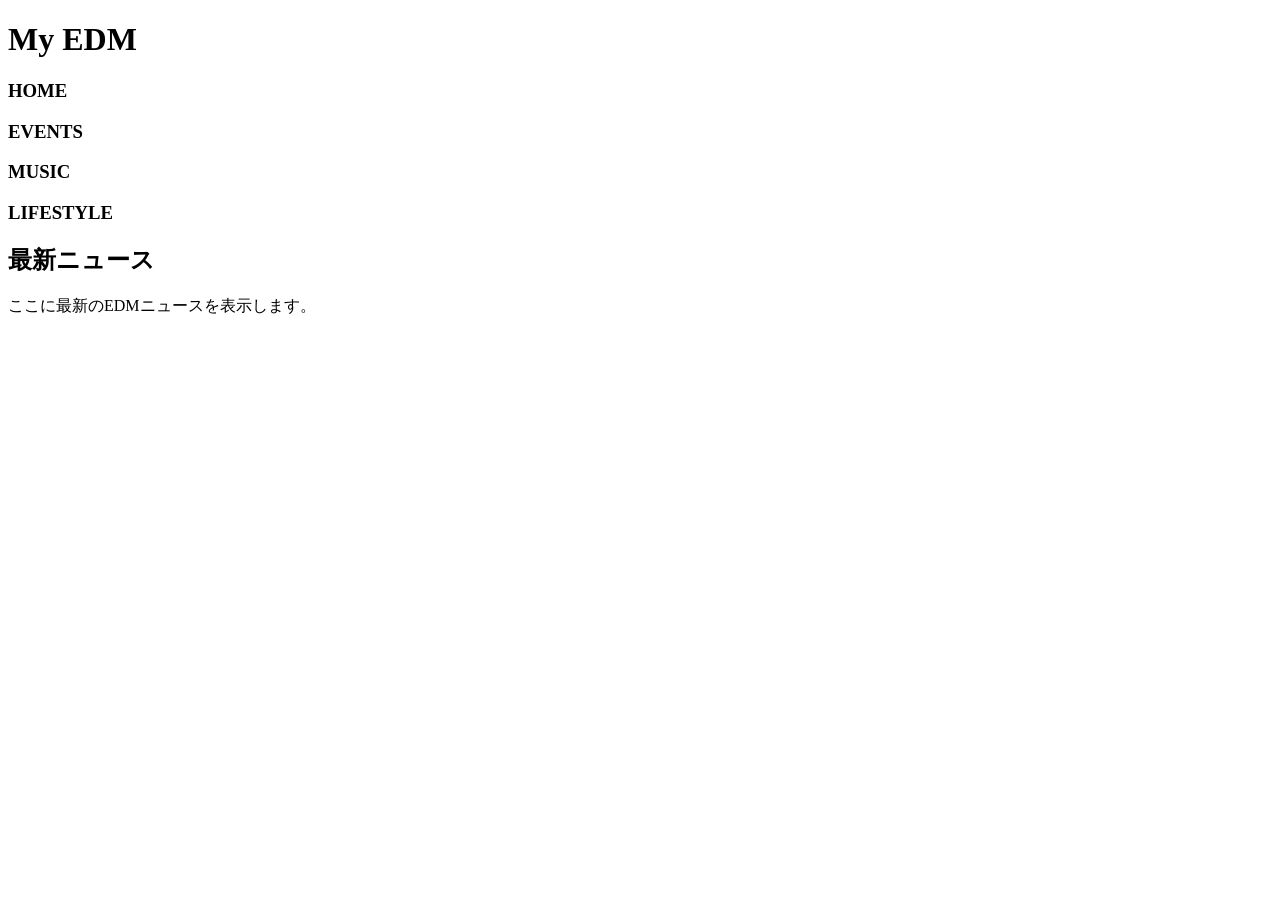
==== templates/index.html @ 8581b0d8 "初期フォルダ/ファイルの追加" ====
<!DOCTYPE html>
<html lang="ja">
<head>
    <meta charset="UTF-8">
    <meta name="viewport" content="width=device-width, initial-scale=1.0">
    <title>EDM Hub</title>
    <link rel="stylesheet" href="style.css">
</head>
<body>
    <div class="header">
        <h1 class="logo">My EDM</h1>
        <h3 class="subtitle">HOME</h3>
        <h3 class="subtitle">EVENTS</h3>
        <h3 class="subtitle">MUSIC</h3>
        <h3 class="subtitle">LIFESTYLE</h3>
    </div>
    <div class="content">
        <h2>最新ニュース</h2>
        <p>ここに最新のEDMニュースを表示します。</p>
    </div>
</body>
</html>
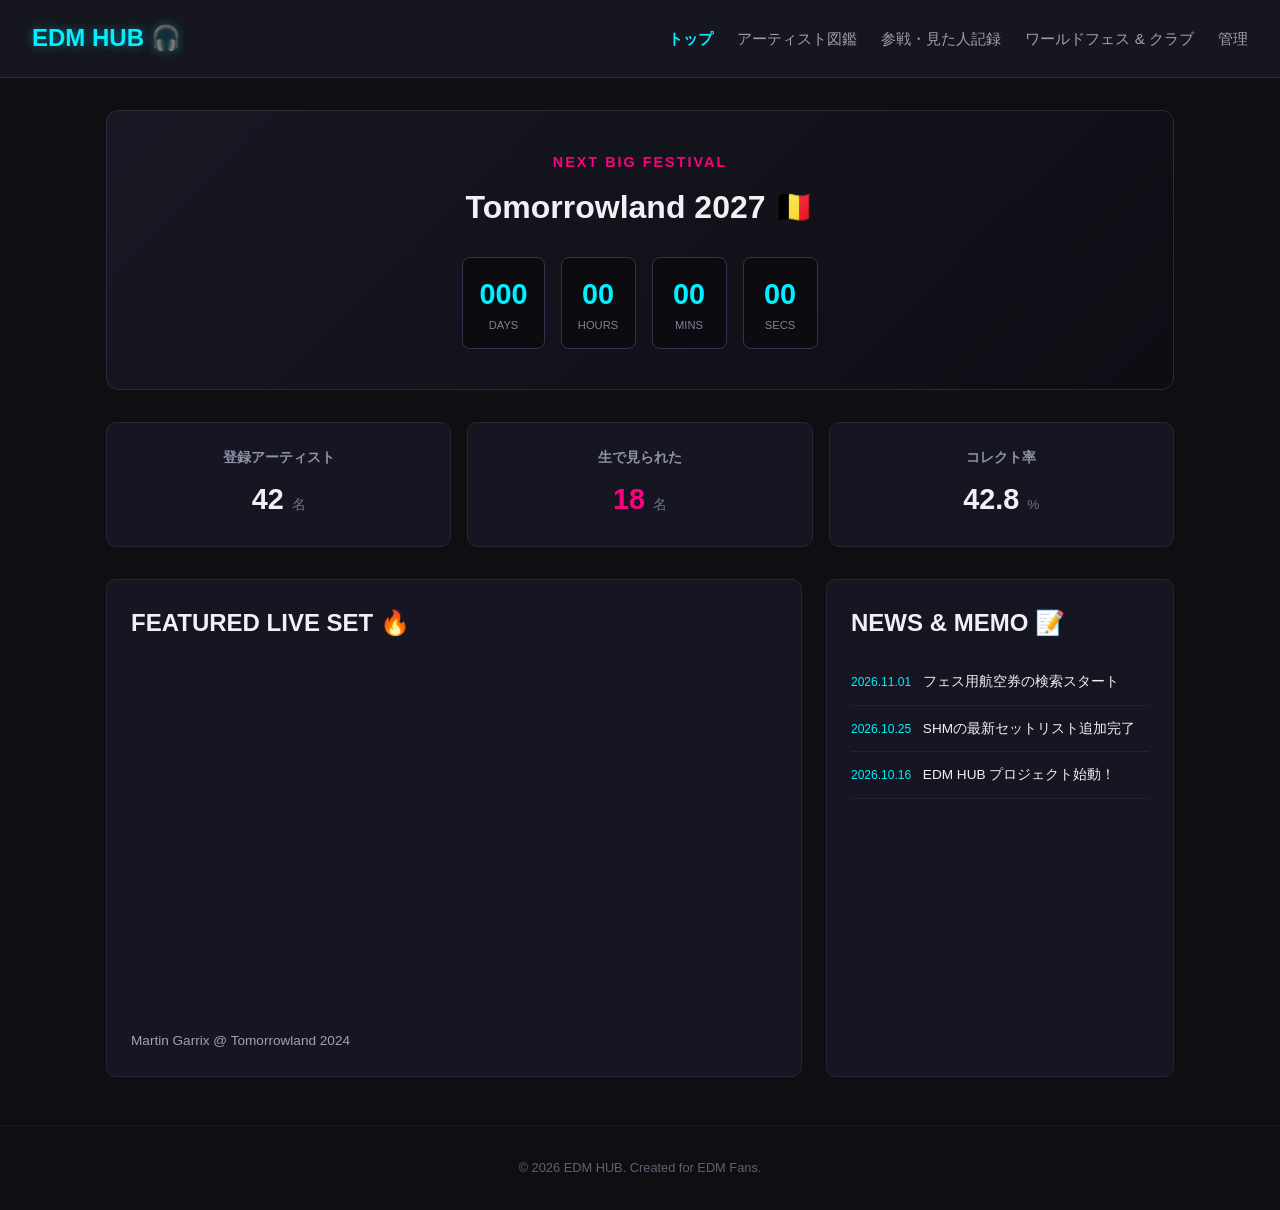
==== commit 308cc8bf: "html, css追加" ====
--- a/templates/index.html
+++ b/templates/index.html
@@ -3,20 +3,83 @@
 <head>
     <meta charset="UTF-8">
     <meta name="viewport" content="width=device-width, initial-scale=1.0">
-    <title>EDM Hub</title>
-    <link rel="stylesheet" href="style.css">
+    <title>EDM HUB - Home</title>
+    <!-- CSSファイルの読み込み -->
+    <link rel="stylesheet" href="../static/css/style.css">
 </head>
 <body>
-    <div class="header">
-        <h1 class="logo">My EDM</h1>
-        <h3 class="subtitle">HOME</h3>
-        <h3 class="subtitle">EVENTS</h3>
-        <h3 class="subtitle">MUSIC</h3>
-        <h3 class="subtitle">LIFESTYLE</h3>
-    </div>
-    <div class="content">
-        <h2>最新ニュース</h2>
-        <p>ここに最新のEDMニュースを表示します。</p>
-    </div>
+
+    <!-- ① ヘッダー / ナビゲーションバー -->
+    <header class="navbar">
+        <div class="logo">EDM HUB 🎧</div>
+        <nav>
+            <ul>
+                <li><a href="index.html" class="active">トップ</a></li>
+                <li><a href="artists.html">アーティスト図鑑</a></li>
+                <li><a href="my_records.html">参戦・見た人記録</a></li>
+                <li><a href="world.html">ワールドフェス & クラブ</a></li>
+                <li><a href="admin.html">管理</a></li>
+            </ul>
+        </nav>
+    </header>
+
+    <main class="container">
+        <!-- ② ヒーローセクション & メインカウントダウン -->
+        <section class="hero-section">
+            <h1>NEXT BIG FESTIVAL</h1>
+            <h2 class="fest-title">Tomorrowland 2027 🇧🇪</h2>
+            
+            <div class="countdown-container">
+                <div class="time-box"><span id="days">000</span><p>DAYS</p></div>
+                <div class="time-box"><span id="hours">00</span><p>HOURS</p></div>
+                <div class="time-box"><span id="minutes">00</span><p>MINS</p></div>
+                <div class="time-box"><span id="seconds">00</span><p>SECS</p></div>
+            </div>
+        </section>
+
+        <!-- ③ ステータス概要（ダッシュボード） -->
+        <section class="status-grid">
+            <div class="card status-card">
+                <h3>登録アーティスト</h3>
+                <p class="status-num">42 <span class="unit">名</span></p>
+            </div>
+            <div class="card status-card">
+                <h3>生で見られた</h3>
+                <p class="status-num highlight">18 <span class="unit">名</span></p>
+            </div>
+            <div class="card status-card">
+                <h3>コレクト率</h3>
+                <p class="status-num">42.8 <span class="unit">%</span></p>
+            </div>
+        </section>
+
+        <!-- ④ 2カラムコンテンツエリア（動画 & メモ） -->
+        <div class="content-grid">
+            <!-- ピックアップ動画 -->
+            <section class="card video-section">
+                <h2>FEATURED LIVE SET 🔥</h2>
+                <div class="video-container">
+                    <iframe src="https://www.youtube.com/embed/dQw4w9WgXcQ" title="YouTube video player" frameborder="0" allowfullscreen></iframe>
+                </div>
+                <p class="video-caption">Martin Garrix @ Tomorrowland 2024</p>
+            </section>
+
+            <!-- 最新メモ・ニュース -->
+            <section class="card news-section">
+                <h2>NEWS & MEMO 📝</h2>
+                <ul class="news-list">
+                    <li><span class="date">2026.11.01</span> フェス用航空券の検索スタート</li>
+                    <li><span class="date">2026.10.25</span> SHMの最新セットリスト追加完了</li>
+                    <li><span class="date">2026.10.16</span> EDM HUB プロジェクト始動！</li>
+                </ul>
+            </section>
+        </div>
+    </main>
+
+    <!-- ⑤ フッター -->
+    <footer>
+        <p>&copy; 2026 EDM HUB. Created for EDM Fans.</p>
+    </footer>
+
 </body>
 </html>
--- a/static/css/style.css
+++ b/static/css/style.css
@@ -0,0 +1,210 @@
+/* 全体ベース設定 */
+* {
+    margin: 0;
+    padding: 0;
+    box-sizing: border-box;
+    font-family: 'Segoe UI', Tahoma, Geneva, Verdana, sans-serif;
+}
+
+body {
+    background-color: #0f0f13; /* 背景：ダークグレー */
+    color: #f0f0f5;
+    line-height: 1.6;
+}
+
+a {
+    color: inherit;
+    text-decoration: none;
+}
+
+/* ① ヘッダー・ナビゲーション */
+.navbar {
+    display: flex;
+    justify-content: space-between;
+    align-items: center;
+    padding: 1.2rem 2rem;
+    background-color: #16161f;
+    border-bottom: 1px solid #2a2a3a;
+}
+
+.logo {
+    font-size: 1.5rem;
+    font-weight: bold;
+    color: #00f0ff; /* ネオンブルー */
+    text-shadow: 0 0 10px rgba(0, 240, 255, 0.4);
+}
+
+.navbar nav ul {
+    display: flex;
+    list-style: none;
+    gap: 1.5rem;
+}
+
+.navbar nav a {
+    font-size: 0.95rem;
+    color: #a0a0b0;
+    transition: color 0.3s;
+}
+
+.navbar nav a:hover, .navbar nav a.active {
+    color: #00f0ff;
+    font-weight: bold;
+}
+
+/* コンテナ（中央寄せ） */
+.container {
+    max-width: 1100px;
+    margin: 2rem auto;
+    padding: 0 1rem;
+}
+
+/* ② ヒーローセクション & タイマー */
+.hero-section {
+    text-align: center;
+    padding: 2.5rem 1rem;
+    background: linear-gradient(135deg, #181824 0%, #0d0d14 100%);
+    border-radius: 12px;
+    border: 1px solid #2a2a3c;
+    margin-bottom: 2rem;
+}
+
+.hero-section h1 {
+    font-size: 0.9rem;
+    letter-spacing: 2px;
+    color: #ff007f; /* ネオンピンク */
+    margin-bottom: 0.5rem;
+}
+
+.fest-title {
+    font-size: 2rem;
+    margin-bottom: 1.5rem;
+}
+
+.countdown-container {
+    display: flex;
+    justify-content: center;
+    gap: 1rem;
+}
+
+.time-box {
+    background: #0b0b10;
+    padding: 0.8rem 1rem;
+    border-radius: 8px;
+    min-width: 75px;
+    border: 1px solid #33334d;
+}
+
+.time-box span {
+    font-size: 1.8rem;
+    font-weight: bold;
+    color: #00f0ff;
+}
+
+.time-box p {
+    font-size: 0.7rem;
+    color: #808099;
+}
+
+/* カードパーツ共通 */
+.card {
+    background-color: #161622;
+    border: 1px solid #262636;
+    border-radius: 10px;
+    padding: 1.5rem;
+}
+
+/* ③ ステータスグリッド */
+.status-grid {
+    display: grid;
+    grid-template-columns: repeat(auto-fit, minmax(200px, 1fr));
+    gap: 1rem;
+    margin-bottom: 2rem;
+}
+
+.status-card {
+    text-align: center;
+}
+
+.status-card h3 {
+    font-size: 0.85rem;
+    color: #9090a8;
+    margin-bottom: 0.5rem;
+}
+
+.status-num {
+    font-size: 1.8rem;
+    font-weight: bold;
+}
+
+.status-num.highlight {
+    color: #ff007f;
+}
+
+.unit {
+    font-size: 0.85rem;
+    font-weight: normal;
+    color: #707088;
+}
+
+/* ④ 2カラムレイアウト（スマホ時は自動で縦並び） */
+.content-grid {
+    display: grid;
+    grid-template-columns: 2fr 1fr;
+    gap: 1.5rem;
+}
+
+@media (max-width: 768px) {
+    .content-grid {
+        grid-template-columns: 1fr;
+    }
+}
+
+/* YouTube動画レスポンシブ表示 */
+.video-container {
+    position: relative;
+    width: 100%;
+    padding-top: 56.25%; /* 16:9のアスペクト比 */
+    margin: 1rem 0 0.5rem 0;
+}
+
+.video-container iframe {
+    position: absolute;
+    top: 0;
+    left: 0;
+    width: 100%;
+    height: 100%;
+    border-radius: 6px;
+}
+
+.video-caption {
+    font-size: 0.85rem;
+    color: #a0a0b5;
+}
+
+/* ニュース・メモ */
+.news-list {
+    list-style: none;
+    margin-top: 1rem;
+}
+
+.news-list li {
+    padding: 0.75rem 0;
+    border-bottom: 1px solid #222233;
+    font-size: 0.85rem;
+}
+
+.news-list .date {
+    color: #00f0ff;
+    font-size: 0.75rem;
+    margin-right: 0.5rem;
+}
+
+/* ⑤ フッター */
+footer {
+    text-align: center;
+    padding: 2rem;
+    color: #606075;
+    font-size: 0.8rem;
+    border-top: 1px solid #1a1a26;
+    margin-top: 3rem;
+}
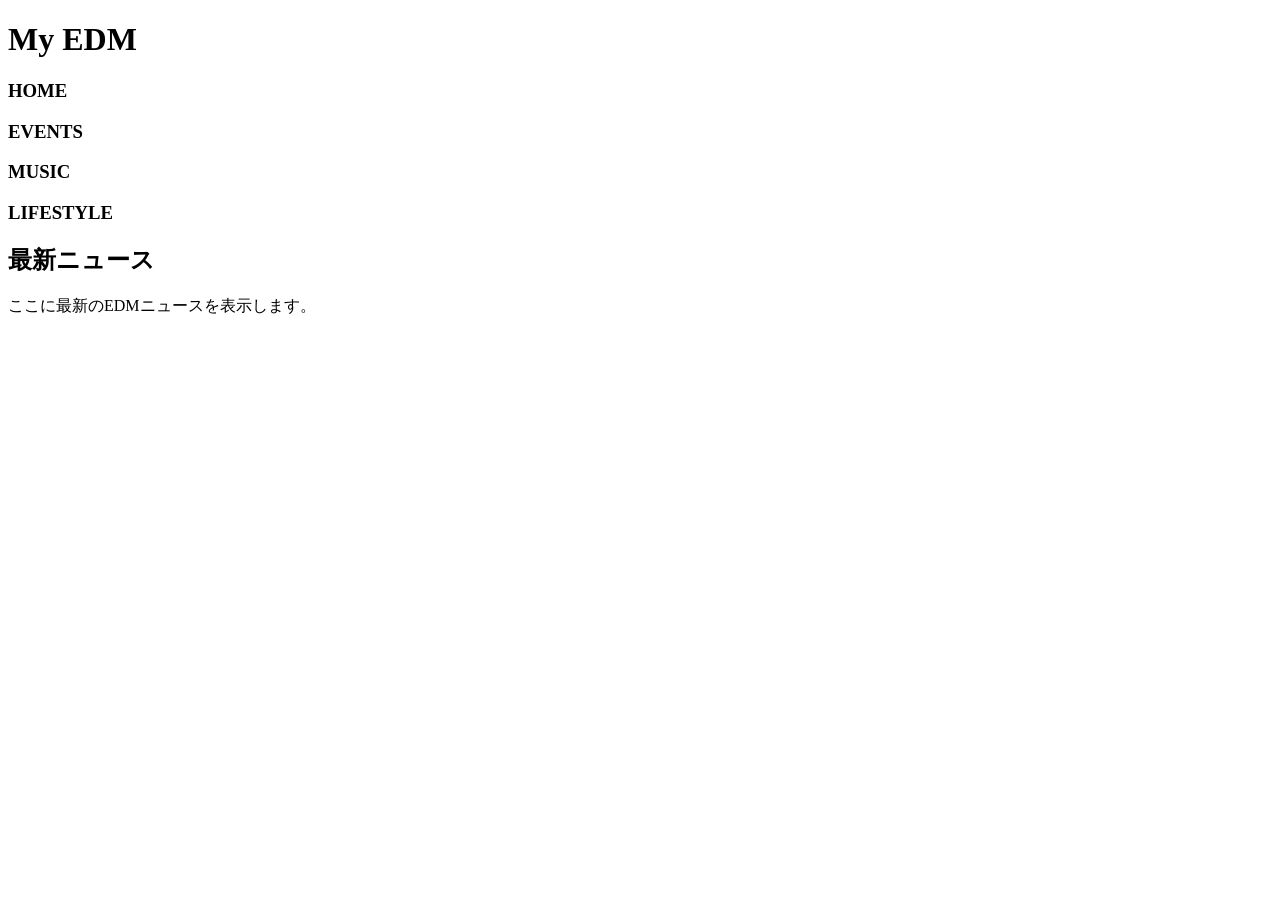
==== commit 60d9a581: "更新" ====
--- a/templates/index.html
+++ b/templates/index.html
@@ -3,83 +3,20 @@
 <head>
     <meta charset="UTF-8">
     <meta name="viewport" content="width=device-width, initial-scale=1.0">
-    <title>EDM HUB - Home</title>
-    <!-- CSSファイルの読み込み -->
-    <link rel="stylesheet" href="../static/css/style.css">
+    <title>EDM Hub</title>
+    <link rel="stylesheet" href="style.css">
 </head>
 <body>
-
-    <!-- ① ヘッダー / ナビゲーションバー -->
-    <header class="navbar">
-        <div class="logo">EDM HUB 🎧</div>
-        <nav>
-            <ul>
-                <li><a href="index.html" class="active">トップ</a></li>
-                <li><a href="artists.html">アーティスト図鑑</a></li>
-                <li><a href="my_records.html">参戦・見た人記録</a></li>
-                <li><a href="world.html">ワールドフェス & クラブ</a></li>
-                <li><a href="admin.html">管理</a></li>
-            </ul>
-        </nav>
-    </header>
-
-    <main class="container">
-        <!-- ② ヒーローセクション & メインカウントダウン -->
-        <section class="hero-section">
-            <h1>NEXT BIG FESTIVAL</h1>
-            <h2 class="fest-title">Tomorrowland 2027 🇧🇪</h2>
-            
-            <div class="countdown-container">
-                <div class="time-box"><span id="days">000</span><p>DAYS</p></div>
-                <div class="time-box"><span id="hours">00</span><p>HOURS</p></div>
-                <div class="time-box"><span id="minutes">00</span><p>MINS</p></div>
-                <div class="time-box"><span id="seconds">00</span><p>SECS</p></div>
-            </div>
-        </section>
-
-        <!-- ③ ステータス概要（ダッシュボード） -->
-        <section class="status-grid">
-            <div class="card status-card">
-                <h3>登録アーティスト</h3>
-                <p class="status-num">42 <span class="unit">名</span></p>
-            </div>
-            <div class="card status-card">
-                <h3>生で見られた</h3>
-                <p class="status-num highlight">18 <span class="unit">名</span></p>
-            </div>
-            <div class="card status-card">
-                <h3>コレクト率</h3>
-                <p class="status-num">42.8 <span class="unit">%</span></p>
-            </div>
-        </section>
-
-        <!-- ④ 2カラムコンテンツエリア（動画 & メモ） -->
-        <div class="content-grid">
-            <!-- ピックアップ動画 -->
-            <section class="card video-section">
-                <h2>FEATURED LIVE SET 🔥</h2>
-                <div class="video-container">
-                    <iframe src="https://www.youtube.com/embed/dQw4w9WgXcQ" title="YouTube video player" frameborder="0" allowfullscreen></iframe>
-                </div>
-                <p class="video-caption">Martin Garrix @ Tomorrowland 2024</p>
-            </section>
-
-            <!-- 最新メモ・ニュース -->
-            <section class="card news-section">
-                <h2>NEWS & MEMO 📝</h2>
-                <ul class="news-list">
-                    <li><span class="date">2026.11.01</span> フェス用航空券の検索スタート</li>
-                    <li><span class="date">2026.10.25</span> SHMの最新セットリスト追加完了</li>
-                    <li><span class="date">2026.10.16</span> EDM HUB プロジェクト始動！</li>
-                </ul>
-            </section>
-        </div>
-    </main>
-
-    <!-- ⑤ フッター -->
-    <footer>
-        <p>&copy; 2026 EDM HUB. Created for EDM Fans.</p>
-    </footer>
-
+    <div class="header">
+        <h1 class="logo">My EDM</h1>
+        <h3 class="subtitle">HOME</h3>
+        <h3 class="subtitle">EVENTS</h3>
+        <h3 class="subtitle">MUSIC</h3>
+        <h3 class="subtitle">LIFESTYLE</h3>
+    </div>
+    <div class="content">
+        <h2>最新ニュース</h2>
+        <p>ここに最新のEDMニュースを表示します。</p>
+    </div>
 </body>
 </html>
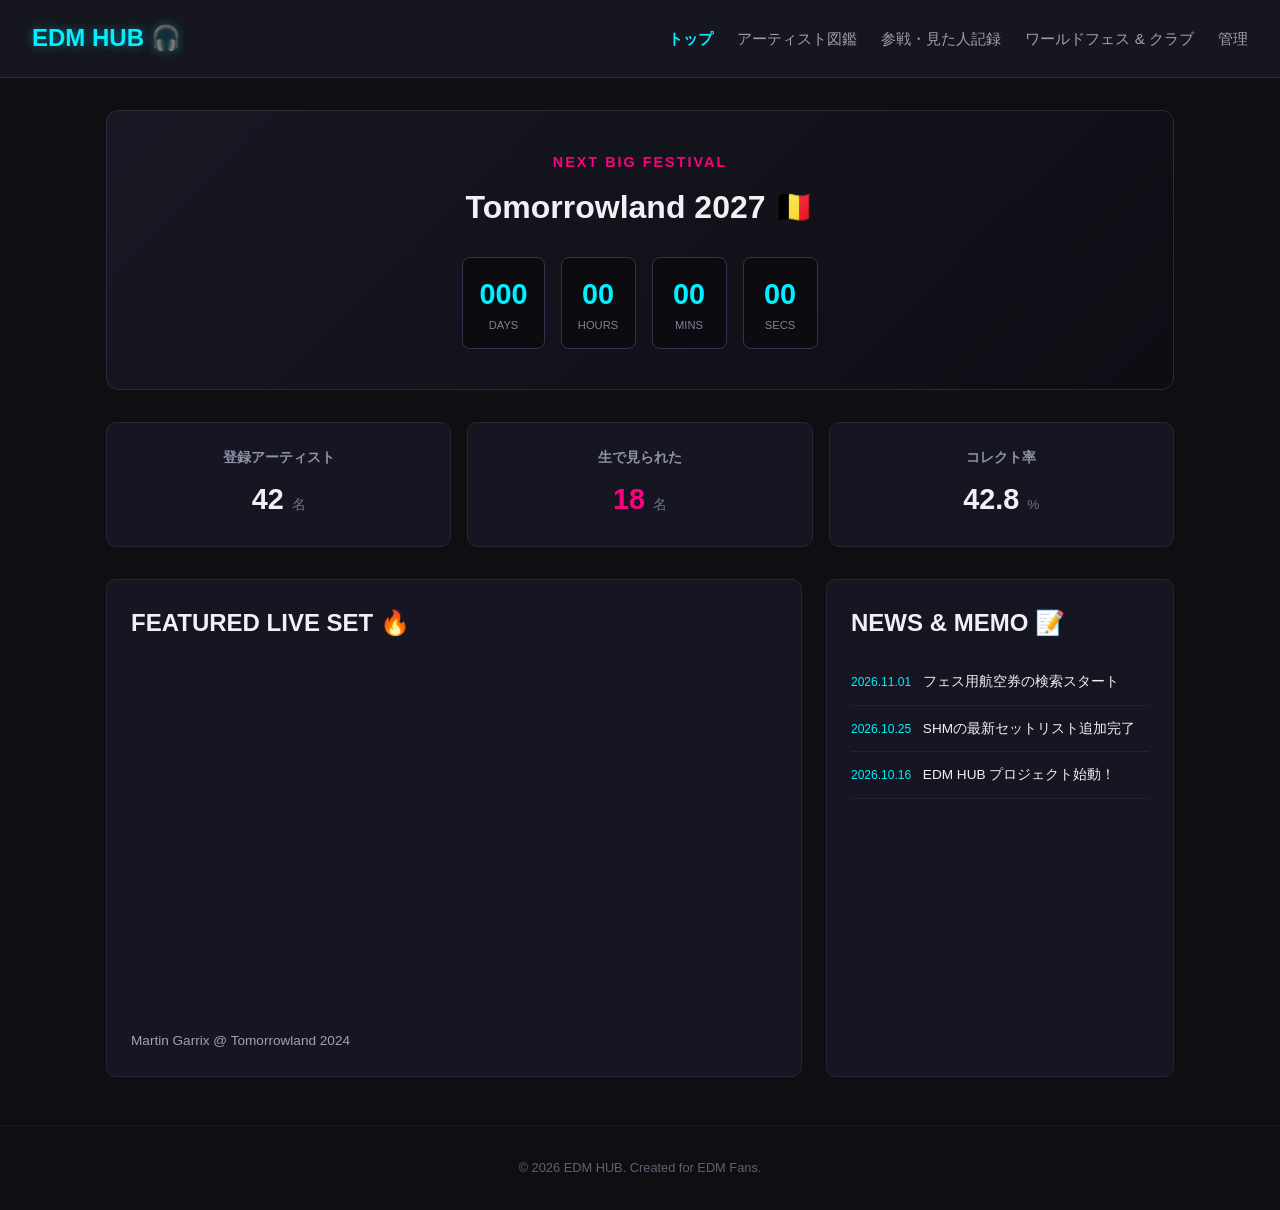
==== commit 881e77e2: "html, css追加" ====
--- a/templates/index.html
+++ b/templates/index.html
@@ -3,20 +3,83 @@
 <head>
     <meta charset="UTF-8">
     <meta name="viewport" content="width=device-width, initial-scale=1.0">
-    <title>EDM Hub</title>
-    <link rel="stylesheet" href="style.css">
+    <title>EDM HUB - Home</title>
+    <!-- CSSファイルの読み込み -->
+    <link rel="stylesheet" href="../static/css/style.css">
 </head>
 <body>
-    <div class="header">
-        <h1 class="logo">My EDM</h1>
-        <h3 class="subtitle">HOME</h3>
-        <h3 class="subtitle">EVENTS</h3>
-        <h3 class="subtitle">MUSIC</h3>
-        <h3 class="subtitle">LIFESTYLE</h3>
-    </div>
-    <div class="content">
-        <h2>最新ニュース</h2>
-        <p>ここに最新のEDMニュースを表示します。</p>
-    </div>
+
+    <!-- ① ヘッダー / ナビゲーションバー -->
+    <header class="navbar">
+        <div class="logo">EDM HUB 🎧</div>
+        <nav>
+            <ul>
+                <li><a href="index.html" class="active">トップ</a></li>
+                <li><a href="artists.html">アーティスト図鑑</a></li>
+                <li><a href="my_records.html">参戦・見た人記録</a></li>
+                <li><a href="world.html">ワールドフェス & クラブ</a></li>
+                <li><a href="admin.html">管理</a></li>
+            </ul>
+        </nav>
+    </header>
+
+    <main class="container">
+        <!-- ② ヒーローセクション & メインカウントダウン -->
+        <section class="hero-section">
+            <h1>NEXT BIG FESTIVAL</h1>
+            <h2 class="fest-title">Tomorrowland 2027 🇧🇪</h2>
+            
+            <div class="countdown-container">
+                <div class="time-box"><span id="days">000</span><p>DAYS</p></div>
+                <div class="time-box"><span id="hours">00</span><p>HOURS</p></div>
+                <div class="time-box"><span id="minutes">00</span><p>MINS</p></div>
+                <div class="time-box"><span id="seconds">00</span><p>SECS</p></div>
+            </div>
+        </section>
+
+        <!-- ③ ステータス概要（ダッシュボード） -->
+        <section class="status-grid">
+            <div class="card status-card">
+                <h3>登録アーティスト</h3>
+                <p class="status-num">42 <span class="unit">名</span></p>
+            </div>
+            <div class="card status-card">
+                <h3>生で見られた</h3>
+                <p class="status-num highlight">18 <span class="unit">名</span></p>
+            </div>
+            <div class="card status-card">
+                <h3>コレクト率</h3>
+                <p class="status-num">42.8 <span class="unit">%</span></p>
+            </div>
+        </section>
+
+        <!-- ④ 2カラムコンテンツエリア（動画 & メモ） -->
+        <div class="content-grid">
+            <!-- ピックアップ動画 -->
+            <section class="card video-section">
+                <h2>FEATURED LIVE SET 🔥</h2>
+                <div class="video-container">
+                    <iframe src="https://www.youtube.com/embed/dQw4w9WgXcQ" title="YouTube video player" frameborder="0" allowfullscreen></iframe>
+                </div>
+                <p class="video-caption">Martin Garrix @ Tomorrowland 2024</p>
+            </section>
+
+            <!-- 最新メモ・ニュース -->
+            <section class="card news-section">
+                <h2>NEWS & MEMO 📝</h2>
+                <ul class="news-list">
+                    <li><span class="date">2026.11.01</span> フェス用航空券の検索スタート</li>
+                    <li><span class="date">2026.10.25</span> SHMの最新セットリスト追加完了</li>
+                    <li><span class="date">2026.10.16</span> EDM HUB プロジェクト始動！</li>
+                </ul>
+            </section>
+        </div>
+    </main>
+
+    <!-- ⑤ フッター -->
+    <footer>
+        <p>&copy; 2026 EDM HUB. Created for EDM Fans.</p>
+    </footer>
+
 </body>
 </html>
--- a/static/css/style.css
+++ b/static/css/style.css
@@ -0,0 +1,210 @@
+/* 全体ベース設定 */
+* {
+    margin: 0;
+    padding: 0;
+    box-sizing: border-box;
+    font-family: 'Segoe UI', Tahoma, Geneva, Verdana, sans-serif;
+}
+
+body {
+    background-color: #0f0f13; /* 背景：ダークグレー */
+    color: #f0f0f5;
+    line-height: 1.6;
+}
+
+a {
+    color: inherit;
+    text-decoration: none;
+}
+
+/* ① ヘッダー・ナビゲーション */
+.navbar {
+    display: flex;
+    justify-content: space-between;
+    align-items: center;
+    padding: 1.2rem 2rem;
+    background-color: #16161f;
+    border-bottom: 1px solid #2a2a3a;
+}
+
+.logo {
+    font-size: 1.5rem;
+    font-weight: bold;
+    color: #00f0ff; /* ネオンブルー */
+    text-shadow: 0 0 10px rgba(0, 240, 255, 0.4);
+}
+
+.navbar nav ul {
+    display: flex;
+    list-style: none;
+    gap: 1.5rem;
+}
+
+.navbar nav a {
+    font-size: 0.95rem;
+    color: #a0a0b0;
+    transition: color 0.3s;
+}
+
+.navbar nav a:hover, .navbar nav a.active {
+    color: #00f0ff;
+    font-weight: bold;
+}
+
+/* コンテナ（中央寄せ） */
+.container {
+    max-width: 1100px;
+    margin: 2rem auto;
+    padding: 0 1rem;
+}
+
+/* ② ヒーローセクション & タイマー */
+.hero-section {
+    text-align: center;
+    padding: 2.5rem 1rem;
+    background: linear-gradient(135deg, #181824 0%, #0d0d14 100%);
+    border-radius: 12px;
+    border: 1px solid #2a2a3c;
+    margin-bottom: 2rem;
+}
+
+.hero-section h1 {
+    font-size: 0.9rem;
+    letter-spacing: 2px;
+    color: #ff007f; /* ネオンピンク */
+    margin-bottom: 0.5rem;
+}
+
+.fest-title {
+    font-size: 2rem;
+    margin-bottom: 1.5rem;
+}
+
+.countdown-container {
+    display: flex;
+    justify-content: center;
+    gap: 1rem;
+}
+
+.time-box {
+    background: #0b0b10;
+    padding: 0.8rem 1rem;
+    border-radius: 8px;
+    min-width: 75px;
+    border: 1px solid #33334d;
+}
+
+.time-box span {
+    font-size: 1.8rem;
+    font-weight: bold;
+    color: #00f0ff;
+}
+
+.time-box p {
+    font-size: 0.7rem;
+    color: #808099;
+}
+
+/* カードパーツ共通 */
+.card {
+    background-color: #161622;
+    border: 1px solid #262636;
+    border-radius: 10px;
+    padding: 1.5rem;
+}
+
+/* ③ ステータスグリッド */
+.status-grid {
+    display: grid;
+    grid-template-columns: repeat(auto-fit, minmax(200px, 1fr));
+    gap: 1rem;
+    margin-bottom: 2rem;
+}
+
+.status-card {
+    text-align: center;
+}
+
+.status-card h3 {
+    font-size: 0.85rem;
+    color: #9090a8;
+    margin-bottom: 0.5rem;
+}
+
+.status-num {
+    font-size: 1.8rem;
+    font-weight: bold;
+}
+
+.status-num.highlight {
+    color: #ff007f;
+}
+
+.unit {
+    font-size: 0.85rem;
+    font-weight: normal;
+    color: #707088;
+}
+
+/* ④ 2カラムレイアウト（スマホ時は自動で縦並び） */
+.content-grid {
+    display: grid;
+    grid-template-columns: 2fr 1fr;
+    gap: 1.5rem;
+}
+
+@media (max-width: 768px) {
+    .content-grid {
+        grid-template-columns: 1fr;
+    }
+}
+
+/* YouTube動画レスポンシブ表示 */
+.video-container {
+    position: relative;
+    width: 100%;
+    padding-top: 56.25%; /* 16:9のアスペクト比 */
+    margin: 1rem 0 0.5rem 0;
+}
+
+.video-container iframe {
+    position: absolute;
+    top: 0;
+    left: 0;
+    width: 100%;
+    height: 100%;
+    border-radius: 6px;
+}
+
+.video-caption {
+    font-size: 0.85rem;
+    color: #a0a0b5;
+}
+
+/* ニュース・メモ */
+.news-list {
+    list-style: none;
+    margin-top: 1rem;
+}
+
+.news-list li {
+    padding: 0.75rem 0;
+    border-bottom: 1px solid #222233;
+    font-size: 0.85rem;
+}
+
+.news-list .date {
+    color: #00f0ff;
+    font-size: 0.75rem;
+    margin-right: 0.5rem;
+}
+
+/* ⑤ フッター */
+footer {
+    text-align: center;
+    padding: 2rem;
+    color: #606075;
+    font-size: 0.8rem;
+    border-top: 1px solid #1a1a26;
+    margin-top: 3rem;
+}
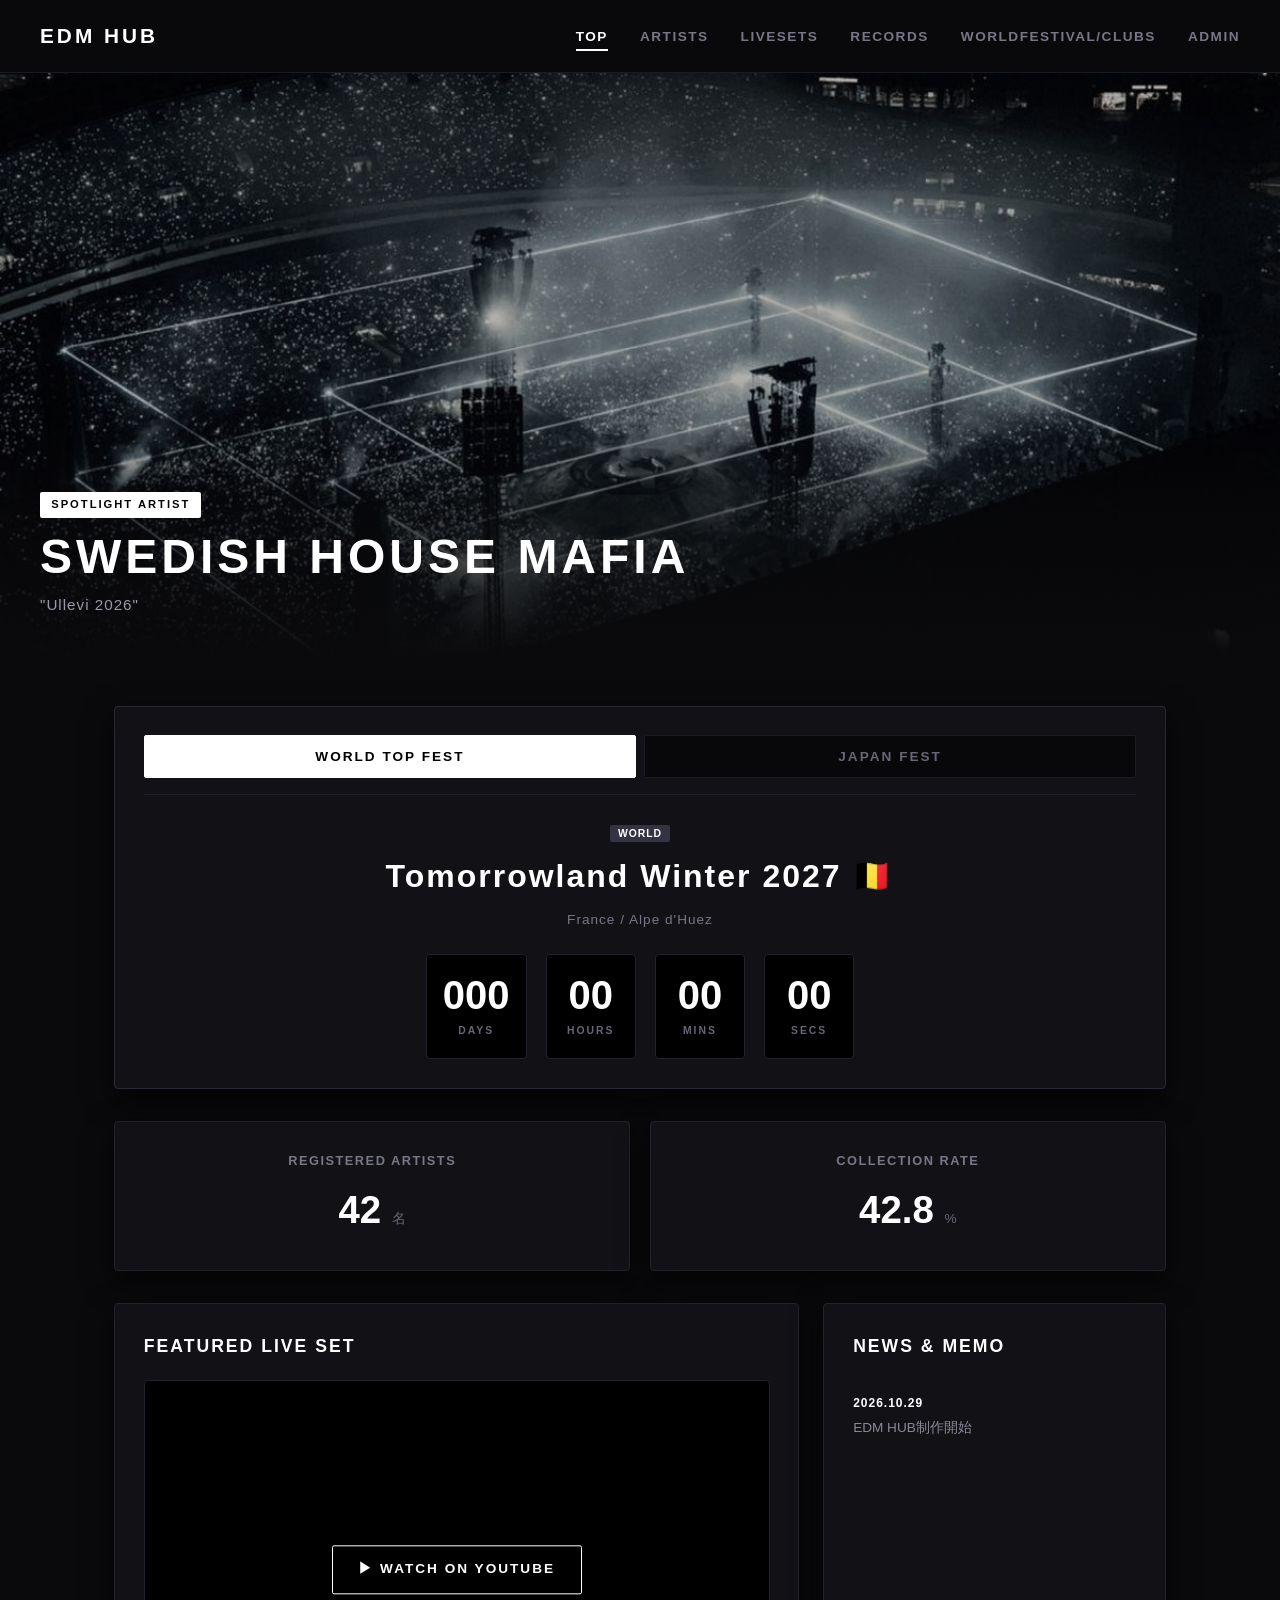
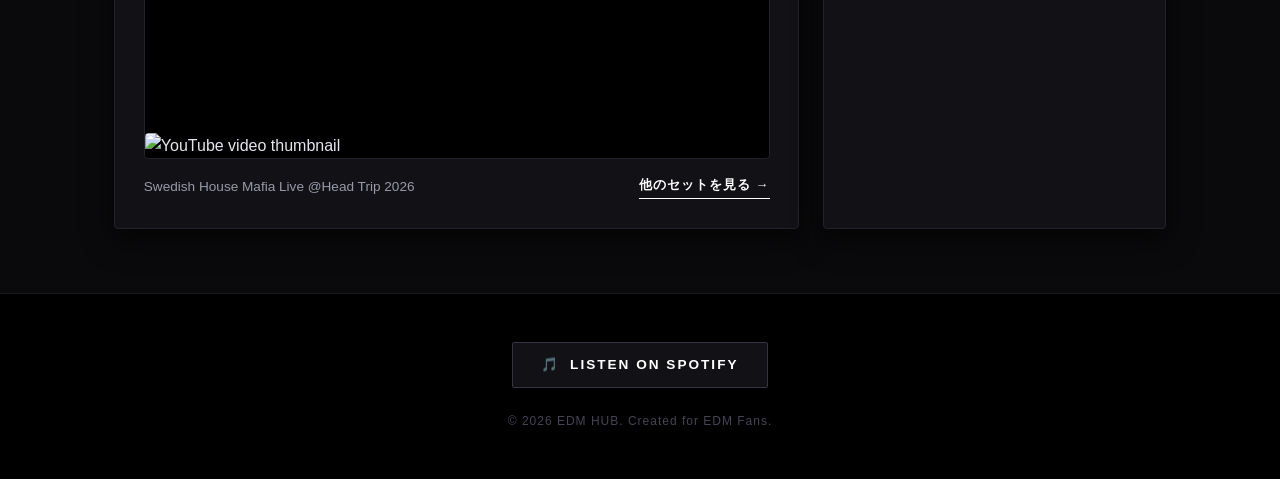
==== commit 2007a0f3: "TOPpage更新" ====
--- a/templates/index.html
+++ b/templates/index.html
@@ -4,82 +4,146 @@
     <meta charset="UTF-8">
     <meta name="viewport" content="width=device-width, initial-scale=1.0">
     <title>EDM HUB - Home</title>
-    <!-- CSSファイルの読み込み -->
+    <!-- CSSファイルの読み込み（Flask環境想定） -->
+    <!--<link rel="stylesheet" href="{{ url_for('static', filename='css/style.css') }}"> -->
     <link rel="stylesheet" href="../static/css/style.css">
 </head>
 <body>
 
-    <!-- ① ヘッダー / ナビゲーションバー -->
+    <!-- トップヘッダー (Header / Navigation)  -->
     <header class="navbar">
-        <div class="logo">EDM HUB 🎧</div>
+        <div class="logo">EDM HUB</div>
         <nav>
             <ul>
-                <li><a href="index.html" class="active">トップ</a></li>
-                <li><a href="artists.html">アーティスト図鑑</a></li>
-                <li><a href="my_records.html">参戦・見た人記録</a></li>
-                <li><a href="world.html">ワールドフェス & クラブ</a></li>
-                <li><a href="admin.html">管理</a></li>
+                <li><a href="/" class="active">TOP</a></li>
+                <li><a href="/artists">Artists</a></li>
+                <li><a href="/livesets">Livesets</a></li>
+                <li><a href="/my-records">Records</a></li>
+                <li><a href="/world">WorldFestival/Clubs</a></li>
+                <li><a href="/admin">admin</a></li>
             </ul>
         </nav>
     </header>
 
+    <!-- ヒーローセクション (Hero Section)  -->
+    <section class="hero-cover">
+        <!-- 特大アイキャッチ画像 -->
+        <img class="hero-img" src="../static/image/Photos-SWEDISH-HOUSE-MAFIA-Ullevi.jpg" alt="Swedish House Mafia">
+        <div class="hero-overlay">
+            <span class="badge-featured">SPOTLIGHT ARTIST</span>
+            <h1 class="hero-title">SWEDISH HOUSE MAFIA</h1>
+            <p class="hero-subtitle">"Ullevi 2026"</p>
+        </div>
+    </section>
+
+    <!-- メインコンテンツコンテナ -->
     <main class="container">
-        <!-- ② ヒーローセクション & メインカウントダウン -->
-        <section class="hero-section">
-            <h1>NEXT BIG FESTIVAL</h1>
-            <h2 class="fest-title">Tomorrowland 2027 🇧🇪</h2>
-            
-            <div class="countdown-container">
-                <div class="time-box"><span id="days">000</span><p>DAYS</p></div>
-                <div class="time-box"><span id="hours">00</span><p>HOURS</p></div>
-                <div class="time-box"><span id="minutes">00</span><p>MINS</p></div>
-                <div class="time-box"><span id="seconds">00</span><p>SECS</p></div>
+
+
+        <!-- カウントダウンセクション -->
+        <section class="card countdown-section">
+            <!-- タブ切り替えボタン -->
+            <div class="tab-buttons">
+                <button class="tab-btn active" onclick="switchTab('world', event)">WORLD TOP FEST</button>
+                <button class="tab-btn" onclick="switchTab('japan', event)">JAPAN FEST</button>
+            </div>
+
+            <!-- タブコンテンツ 世界のフェス -->
+            <div id="tab-world" class="tab-content active">
+                <div class="fest-header">
+                    <span class="badge badge-world">WORLD</span>
+                    <h2 class="fest-title">Tomorrowland Winter 2027 🇧🇪</h2>
+                    <p class="fest-location">France / Alpe d'Huez</p>
+                </div>
+                <div class="countdown-container">
+                    <div class="time-box"><span id="world-days">000</span><p>DAYS</p></div>
+                    <div class="time-box"><span id="world-hours">00</span><p>HOURS</p></div>
+                    <div class="time-box"><span id="world-mins">00</span><p>MINS</p></div>
+                    <div class="time-box"><span id="world-secs">00</span><p>SECS</p></div>
+                </div>
+            </div>
+
+            <!-- タブコンテンツ 日本のフェス -->
+            <div id="tab-japan" class="tab-content">
+                <div class="fest-header">
+                    <span class="badge badge-japan">JAPAN</span>
+                    <h2 class="fest-title">GMO sonic Japan 2027 🇯🇵</h2>
+                    <p class="fest-location">Japan / Saitama</p>
+                </div>
+                <div class="countdown-container">
+                    <div class="time-box"><span id="japan-days">000</span><p>DAYS</p></div>
+                    <div class="time-box"><span id="japan-hours">00</span><p>HOURS</p></div>
+                    <div class="time-box"><span id="japan-mins">00</span><p>MINS</p></div>
+                    <div class="time-box"><span id="japan-secs">00</span><p>SECS</p></div>
+                </div>
             </div>
         </section>
 
-        <!-- ③ ステータス概要（ダッシュボード） -->
+        <!-- 4. クイックステータス (Quick Status)      -->
         <section class="status-grid">
             <div class="card status-card">
-                <h3>登録アーティスト</h3>
+                <h3>Registered Artists</h3>
                 <p class="status-num">42 <span class="unit">名</span></p>
             </div>
             <div class="card status-card">
-                <h3>生で見られた</h3>
-                <p class="status-num highlight">18 <span class="unit">名</span></p>
-            </div>
-            <div class="card status-card">
-                <h3>コレクト率</h3>
+                <h3>Collection Rate</h3>
                 <p class="status-num">42.8 <span class="unit">%</span></p>
             </div>
         </section>
 
-        <!-- ④ 2カラムコンテンツエリア（動画 & メモ） -->
+
+        <!-- カラムエリア (Video & Memo)     -->
         <div class="content-grid">
-            <!-- ピックアップ動画 -->
+            <!-- ライブセット -->
             <section class="card video-section">
-                <h2>FEATURED LIVE SET 🔥</h2>
+                <h2>FEATURED LIVE SET</h2>
                 <div class="video-container">
-                    <iframe src="https://www.youtube.com/embed/dQw4w9WgXcQ" title="YouTube video player" frameborder="0" allowfullscreen></iframe>
+                    <img class="top-video-img" src="https://img.youtube.com/vi/hA64dJhHbxY/maxresdefault.jpg" alt="YouTube video thumbnail">
+                    <a href="https://www.youtube.com/watch?v=hA64dJhHbxY" target="_blank" rel="noopener" class="play-btn">
+                        ▶ WATCH ON YOUTUBE
+                    </a>
                 </div>
-                <p class="video-caption">Martin Garrix @ Tomorrowland 2024</p>
+                <div class="video-info">
+                    <p class="video-caption">Swedish House Mafia Live @Head Trip 2026</p>
+                    <a href="/livesets" class="btn-more">他のセットを見る &rarr;</a>
+                </div>
             </section>
 
             <!-- 最新メモ・ニュース -->
             <section class="card news-section">
-                <h2>NEWS & MEMO 📝</h2>
+                <h2>NEWS & MEMO</h2>
                 <ul class="news-list">
-                    <li><span class="date">2026.11.01</span> フェス用航空券の検索スタート</li>
-                    <li><span class="date">2026.10.25</span> SHMの最新セットリスト追加完了</li>
-                    <li><span class="date">2026.10.16</span> EDM HUB プロジェクト始動！</li>
+                    <li>
+                        <span class="date">2026.10.29</span>
+                        <p>EDM HUB制作開始</p>
+                    </li>
                 </ul>
             </section>
         </div>
+
     </main>
 
-    <!-- ⑤ フッター -->
-    <footer>
-        <p>&copy; 2026 EDM HUB. Created for EDM Fans.</p>
+    <!-- フッター (Spotify ＆ Copyright)       -->
+    <footer class="bottom-site-footer">
+        <!-- 🎵 Spotify クイックリンクバナー -->
+        <div class="spotify-banner">
+            <a href="https://open.spotify.com/" target="_blank" rel="noopener" class="spotify-link">
+                <span class="spotify-icon">🎵</span> LISTEN ON SPOTIFY
+            </a>
+        </div>
+
+        <p class="copyright">&copy; 2026 EDM HUB. Created for EDM Fans.</p>
     </footer>
 
+    <!-- JS: タブ切り替え処理 -->
+    <script>
+        function switchTab(tabName, event) {
+            document.querySelectorAll('.tab-content').forEach(el => el.classList.remove('active'));
+            document.querySelectorAll('.tab-btn').forEach(el => el.classList.remove('active'));
+
+            document.getElementById('tab-' + tabName).classList.add('active');
+            event.currentTarget.classList.add('active');
+        }
+    </script>
 </body>
 </html>
--- a/static/css/style.css
+++ b/static/css/style.css
@@ -1,15 +1,18 @@
-/* 全体ベース設定 */
+/* ========================================== */
+/* 1. 全体ベース設定 (SHM Monotone Base)      */
+/* ========================================== */
 * {
     margin: 0;
     padding: 0;
     box-sizing: border-box;
-    font-family: 'Segoe UI', Tahoma, Geneva, Verdana, sans-serif;
+    font-family: -apple-system, BlinkMacSystemFont, "Segoe UI", Roboto, "Helvetica Neue", Arial, sans-serif;
 }
 
 body {
-    background-color: #0f0f13; /* 背景：ダークグレー */
-    color: #f0f0f5;
+    background-color: #0a0a0c; /* 重厚感のある漆黒 */
+    color: #e6e6ee;
     line-height: 1.6;
+    padding-bottom: 0;
 }
 
 a {
@@ -17,154 +20,324 @@
     text-decoration: none;
 }
 
-/* ① ヘッダー・ナビゲーション */
+/* メインコンテンツコンテナ (中央寄せ) */
+.container {
+    max-width: 1100px;
+    margin: 3rem auto 2rem auto;
+    padding: 0 1.5rem;
+}
+
+/* モノトーン共通カードデザイン */
+.card {
+    background-color: #121216;
+    border: 1px solid #22222a;
+    border-radius: 4px; /* 丸みを少しシャープに */
+    padding: 1.8rem;
+    box-shadow: 0 10px 30px rgba(0, 0, 0, 0.7);
+}
+
+/* ========================================== */
+/* 2. 🌐 トップヘッダー (Header / Navigation)  */
+/* ========================================== */
 .navbar {
     display: flex;
     justify-content: space-between;
     align-items: center;
-    padding: 1.2rem 2rem;
-    background-color: #16161f;
-    border-bottom: 1px solid #2a2a3a;
+    padding: 1.2rem 2.5rem;
+    background-color: rgba(10, 10, 12, 0.95);
+    border-bottom: 1px solid #1a1a22;
+    position: sticky;
+    top: 0;
+    z-index: 100;
+    backdrop-filter: blur(10px);
 }
 
 .logo {
-    font-size: 1.5rem;
-    font-weight: bold;
-    color: #00f0ff; /* ネオンブルー */
-    text-shadow: 0 0 10px rgba(0, 240, 255, 0.4);
+    font-size: 1.3rem;
+    font-weight: 900;
+    letter-spacing: 3px;
+    color: #ffffff;
+    text-transform: uppercase;
 }
 
 .navbar nav ul {
     display: flex;
     list-style: none;
-    gap: 1.5rem;
+    gap: 2rem;
 }
 
 .navbar nav a {
+    font-size: 0.85rem;
+    font-weight: 600;
+    letter-spacing: 1.5px;
+    color: #777788;
+    text-transform: uppercase;
+    transition: color 0.2s ease;
+}
+
+.navbar nav a:hover,
+.navbar nav a.active {
+    color: #ffffff;
+    border-bottom: 2px solid #ffffff;
+    padding-bottom: 0.3rem;
+}
+
+/* ========================================== */
+/* 3. 🖼️ 特大ヒーローセクション (Hero Cover)    */
+/* ========================================== */
+.hero-cover {
+    position: relative;
+    width: 100%;
+    height: 65vh;
+    min-height: 400px;
+    max-height: 600px;
+    overflow: hidden;
+    background-color: #000000;
+}
+
+.hero-img {
+    width: 100%;
+    height: 100%;
+    object-fit: cover;
+    object-position: center;
+    filter: grayscale(40%) brightness(75%); /* SHM風モノトーン調整 */
+    transition: filter 0.5s ease;
+}
+
+.hero-cover:hover .hero-img {
+    filter: grayscale(0%) brightness(85%);
+}
+
+.hero-overlay {
+    position: absolute;
+    bottom: 0;
+    left: 0;
+    width: 100%;
+    padding: 4rem 2.5rem 2.5rem 2.5rem;
+    background: linear-gradient(to top, rgba(10, 10, 12, 1) 0%, rgba(10, 10, 12, 0.5) 60%, rgba(10, 10, 12, 0) 100%);
+    display: flex;
+    flex-direction: column;
+    justify-content: flex-end;
+}
+
+.badge-featured {
+    display: inline-block;
+    align-self: flex-start;
+    background-color: #ffffff;
+    color: #000000;
+    font-size: 0.7rem;
+    font-weight: 800;
+    padding: 0.25rem 0.7rem;
+    letter-spacing: 2px;
+    margin-bottom: 0.8rem;
+    border-radius: 2px;
+}
+
+.hero-title {
+    font-size: 3rem;
+    font-weight: 900;
+    letter-spacing: 4px;
+    color: #ffffff;
+    line-height: 1.1;
+    text-transform: uppercase;
+}
+
+.hero-subtitle {
     font-size: 0.95rem;
-    color: #a0a0b0;
-    transition: color 0.3s;
-}
-
-.navbar nav a:hover, .navbar nav a.active {
-    color: #00f0ff;
-    font-weight: bold;
-}
-
-/* コンテナ（中央寄せ） */
-.container {
-    max-width: 1100px;
-    margin: 2rem auto;
-    padding: 0 1rem;
-}
-
-/* ② ヒーローセクション & タイマー */
-.hero-section {
+    color: #9999aa;
+    margin-top: 0.6rem;
+    letter-spacing: 1px;
+}
+
+/* ========================================== */
+/* 4. ⏱️ カウントダウン (Monotone Tabs)       */
+/* ========================================== */
+.countdown-section {
+    border: 1px solid #2a2a35;
+}
+
+.tab-buttons {
+    display: flex;
+    gap: 0.5rem;
+    margin-bottom: 1.5rem;
+    border-bottom: 1px solid #1f1f28;
+    padding-bottom: 1rem;
+}
+
+.tab-btn {
+    flex: 1;
+    background: #08080a;
+    color: #666677;
+    border: 1px solid #1a1a24;
+    padding: 0.8rem 1rem;
+    font-size: 0.85rem;
+    font-weight: 700;
+    letter-spacing: 2px;
+    cursor: pointer;
+    border-radius: 2px;
+    transition: all 0.2s ease;
+}
+
+.tab-btn:hover {
+    color: #ffffff;
+    border-color: #444455;
+}
+
+.tab-btn.active {
+    background-color: #ffffff;
+    color: #000000;
+    border-color: #ffffff;
+}
+
+.tab-content {
+    display: none;
     text-align: center;
-    padding: 2.5rem 1rem;
-    background: linear-gradient(135deg, #181824 0%, #0d0d14 100%);
-    border-radius: 12px;
-    border: 1px solid #2a2a3c;
-    margin-bottom: 2rem;
-}
-
-.hero-section h1 {
-    font-size: 0.9rem;
-    letter-spacing: 2px;
-    color: #ff007f; /* ネオンピンク */
-    margin-bottom: 0.5rem;
-}
+}
+
+.tab-content.active {
+    display: block;
+    animation: fadeIn 0.3s ease;
+}
+
+@keyframes fadeIn {
+    from { opacity: 0; }
+    to { opacity: 1; }
+}
+
+.fest-header {
+    margin-bottom: 1.5rem;
+}
+
+.badge {
+    font-size: 0.65rem;
+    padding: 0.2rem 0.5rem;
+    font-weight: 800;
+    letter-spacing: 1px;
+    border-radius: 2px;
+}
+
+.badge-world { background-color: #333344; color: #ffffff; }
+.badge-japan { background-color: #ffffff; color: #000000; }
 
 .fest-title {
     font-size: 2rem;
-    margin-bottom: 1.5rem;
-}
-
+    font-weight: 800;
+    letter-spacing: 2px;
+    margin: 0.4rem 0;
+    color: #ffffff;
+}
+
+.fest-location {
+    font-size: 0.85rem;
+    color: #777788;
+    letter-spacing: 1px;
+}
+
+/* 白黒ミニマルタイマー */
 .countdown-container {
     display: flex;
     justify-content: center;
-    gap: 1rem;
+    gap: 1.2rem;
+    margin-top: 1rem;
 }
 
 .time-box {
-    background: #0b0b10;
-    padding: 0.8rem 1rem;
-    border-radius: 8px;
-    min-width: 75px;
-    border: 1px solid #33334d;
+    background: #000000;
+    padding: 1.2rem 1rem;
+    border-radius: 4px;
+    min-width: 90px;
+    border: 1px solid #22222c;
 }
 
 .time-box span {
-    font-size: 1.8rem;
-    font-weight: bold;
-    color: #00f0ff;
+    font-size: 2.5rem;
+    font-weight: 900;
+    color: #ffffff;
+    display: block;
+    line-height: 1;
 }
 
 .time-box p {
-    font-size: 0.7rem;
-    color: #808099;
-}
-
-/* カードパーツ共通 */
-.card {
-    background-color: #161622;
-    border: 1px solid #262636;
-    border-radius: 10px;
-    padding: 1.5rem;
-}
-
-/* ③ ステータスグリッド */
+    font-size: 0.65rem;
+    color: #666677;
+    margin-top: 0.5rem;
+    letter-spacing: 2px;
+    font-weight: 700;
+}
+
+/* ========================================== */
+/* 5. 📊 クイックステータス (Status Cards)    */
+/* ========================================== */
 .status-grid {
     display: grid;
     grid-template-columns: repeat(auto-fit, minmax(200px, 1fr));
-    gap: 1rem;
-    margin-bottom: 2rem;
+    gap: 1.2rem;
+    margin: 2rem 0;
 }
 
 .status-card {
     text-align: center;
+    transition: border-color 0.2s ease;
+}
+
+.status-card:hover {
+    border-color: #444455;
 }
 
 .status-card h3 {
-    font-size: 0.85rem;
-    color: #9090a8;
+    font-size: 0.8rem;
+    color: #777788;
+    letter-spacing: 1.5px;
     margin-bottom: 0.5rem;
+    text-transform: uppercase;
 }
 
 .status-num {
-    font-size: 1.8rem;
-    font-weight: bold;
+    font-size: 2.4rem;
+    font-weight: 900;
+    color: #ffffff;
 }
 
 .status-num.highlight {
-    color: #ff007f;
+    color: #ffffff;
+    text-decoration: underline;
+    text-underline-offset: 6px;
 }
 
 .unit {
     font-size: 0.85rem;
     font-weight: normal;
-    color: #707088;
-}
-
-/* ④ 2カラムレイアウト（スマホ時は自動で縦並び） */
+    color: #666677;
+}
+
+/* ========================================== */
+/* 6. 🎬 ＆ 📝 2カラムエリア (Content Grid)   */
+/* ========================================== */
 .content-grid {
     display: grid;
     grid-template-columns: 2fr 1fr;
     gap: 1.5rem;
-}
-
-@media (max-width: 768px) {
-    .content-grid {
-        grid-template-columns: 1fr;
-    }
-}
-
-/* YouTube動画レスポンシブ表示 */
+    margin-bottom: 3rem;
+}
+
+.content-grid h2 {
+    font-size: 1.1rem;
+    font-weight: 800;
+    letter-spacing: 2px;
+    color: #ffffff;
+    margin-bottom: 1.2rem;
+    text-transform: uppercase;
+}
+
 .video-container {
     position: relative;
     width: 100%;
-    padding-top: 56.25%; /* 16:9のアスペクト比 */
-    margin: 1rem 0 0.5rem 0;
+    padding-top: 56.25%;
+    margin-bottom: 1rem;
+    border-radius: 4px;
+    overflow: hidden;
+    background-color: #000000;
+    border: 1px solid #22222c;
 }
 
 .video-container iframe {
@@ -173,38 +346,167 @@
     left: 0;
     width: 100%;
     height: 100%;
-    border-radius: 6px;
+    border: none;
+}
+
+.video-info {
+    display: flex;
+    justify-content: space-between;
+    align-items: center;
 }
 
 .video-caption {
     font-size: 0.85rem;
-    color: #a0a0b5;
-}
-
-/* ニュース・メモ */
+    color: #9999aa;
+}
+
+/* 親要素のコンテナ（基準位置） */
+.video-container {
+    position: relative;
+    width: 100%;
+    padding-top: 56.25%; /* 16:9 アスペクト比 */
+    border-radius: 4px;
+    overflow: hidden;
+    background-color: #000000;
+    border: 1px solid #22222c;
+}
+
+/* 中央配置の再生ボタン */
+.play-btn {
+    position: absolute;
+    top: 50%;
+    left: 50%;
+    transform: translate(-50%, -50%);
+    z-index: 10; /* 画像より前面に表示 */
+    
+    background-color: rgba(0, 0, 0, 0.85);
+    color: #ffffff;
+    border: 1px solid #ffffff;
+    padding: 0.8rem 1.6rem;
+    font-size: 0.85rem;
+    font-weight: 800;
+    letter-spacing: 2px;
+    text-transform: uppercase;
+    border-radius: 2px;
+    white-space: nowrap;
+    transition: all 0.2s ease;
+    box-shadow: 0 4px 15px rgba(0, 0, 0, 0.6);
+}
+
+/* ホバー時の効果（白黒反転） */
+.play-btn:hover {
+    background-color: #ffffff;
+    color: #000000;
+    box-shadow: 0 0 20px rgba(255, 255, 255, 0.4);
+}
+
+.top-video-img {
+    width: 100%;
+    height: 10%;
+    border-radius: 4px;
+    transition: transform 0.3s ease, filter 0.3s ease;
+}
+
+.btn-more {
+    font-size: 0.8rem;
+    color: #ffffff;
+    font-weight: 700;
+    letter-spacing: 1px;
+    border-bottom: 1px solid #ffffff;
+    padding-bottom: 2px;
+    transition: opacity 0.2s;
+}
+
+.btn-more:hover {
+    opacity: 0.7;
+}
+
+/* メモ一覧 */
 .news-list {
     list-style: none;
-    margin-top: 1rem;
 }
 
 .news-list li {
-    padding: 0.75rem 0;
-    border-bottom: 1px solid #222233;
-    font-size: 0.85rem;
+    padding: 0.9rem 0;
+    border-bottom: 1px solid #1a1a22;
+}
+
+.news-list li:last-child {
+    border-bottom: none;
 }
 
 .news-list .date {
-    color: #00f0ff;
+    display: block;
+    color: #ffffff;
     font-size: 0.75rem;
-    margin-right: 0.5rem;
-}
-
-/* ⑤ フッター */
-footer {
+    font-weight: 800;
+    letter-spacing: 1px;
+    margin-bottom: 0.2rem;
+}
+
+.news-list p {
+    font-size: 0.85rem;
+    color: #888899;
+}
+
+/* ========================================== */
+/* 7. 🦶 フッター ＆ Spotify (Footer)          */
+/* ========================================== */
+.bottom-site-footer {
+    background-color: #000000;
+    border-top: 1px solid #1a1a22;
+    padding: 3rem 1rem;
+    margin-top: 4rem;
     text-align: center;
-    padding: 2rem;
-    color: #606075;
-    font-size: 0.8rem;
-    border-top: 1px solid #1a1a26;
-    margin-top: 3rem;
+}
+
+.spotify-banner {
+    margin-bottom: 1.5rem;
+}
+
+.spotify-link {
+    display: inline-flex;
+    align-items: center;
+    gap: 0.6rem;
+    background-color: #121216;
+    color: #ffffff;
+    border: 1px solid #333344;
+    font-size: 0.85rem;
+    font-weight: 700;
+    letter-spacing: 2px;
+    padding: 0.7rem 1.8rem;
+    border-radius: 2px;
+    transition: all 0.2s ease;
+}
+
+.spotify-link:hover {
+    background-color: #ffffff;
+    color: #000000;
+    border-color: #ffffff;
+}
+
+.copyright {
+    font-size: 0.75rem;
+    color: #444455;
+    letter-spacing: 1px;
+}
+
+/* レスポンシブ調整 */
+@media (max-width: 768px) {
+    .navbar {
+        flex-direction: column;
+        gap: 1rem;
+        padding: 1rem;
+    }
+    .navbar nav ul {
+        gap: 1rem;
+        flex-wrap: wrap;
+        justify-content: center;
+    }
+    .hero-title {
+        font-size: 2rem;
+    }
+    .content-grid {
+        grid-template-columns: 1fr;
+    }
 }
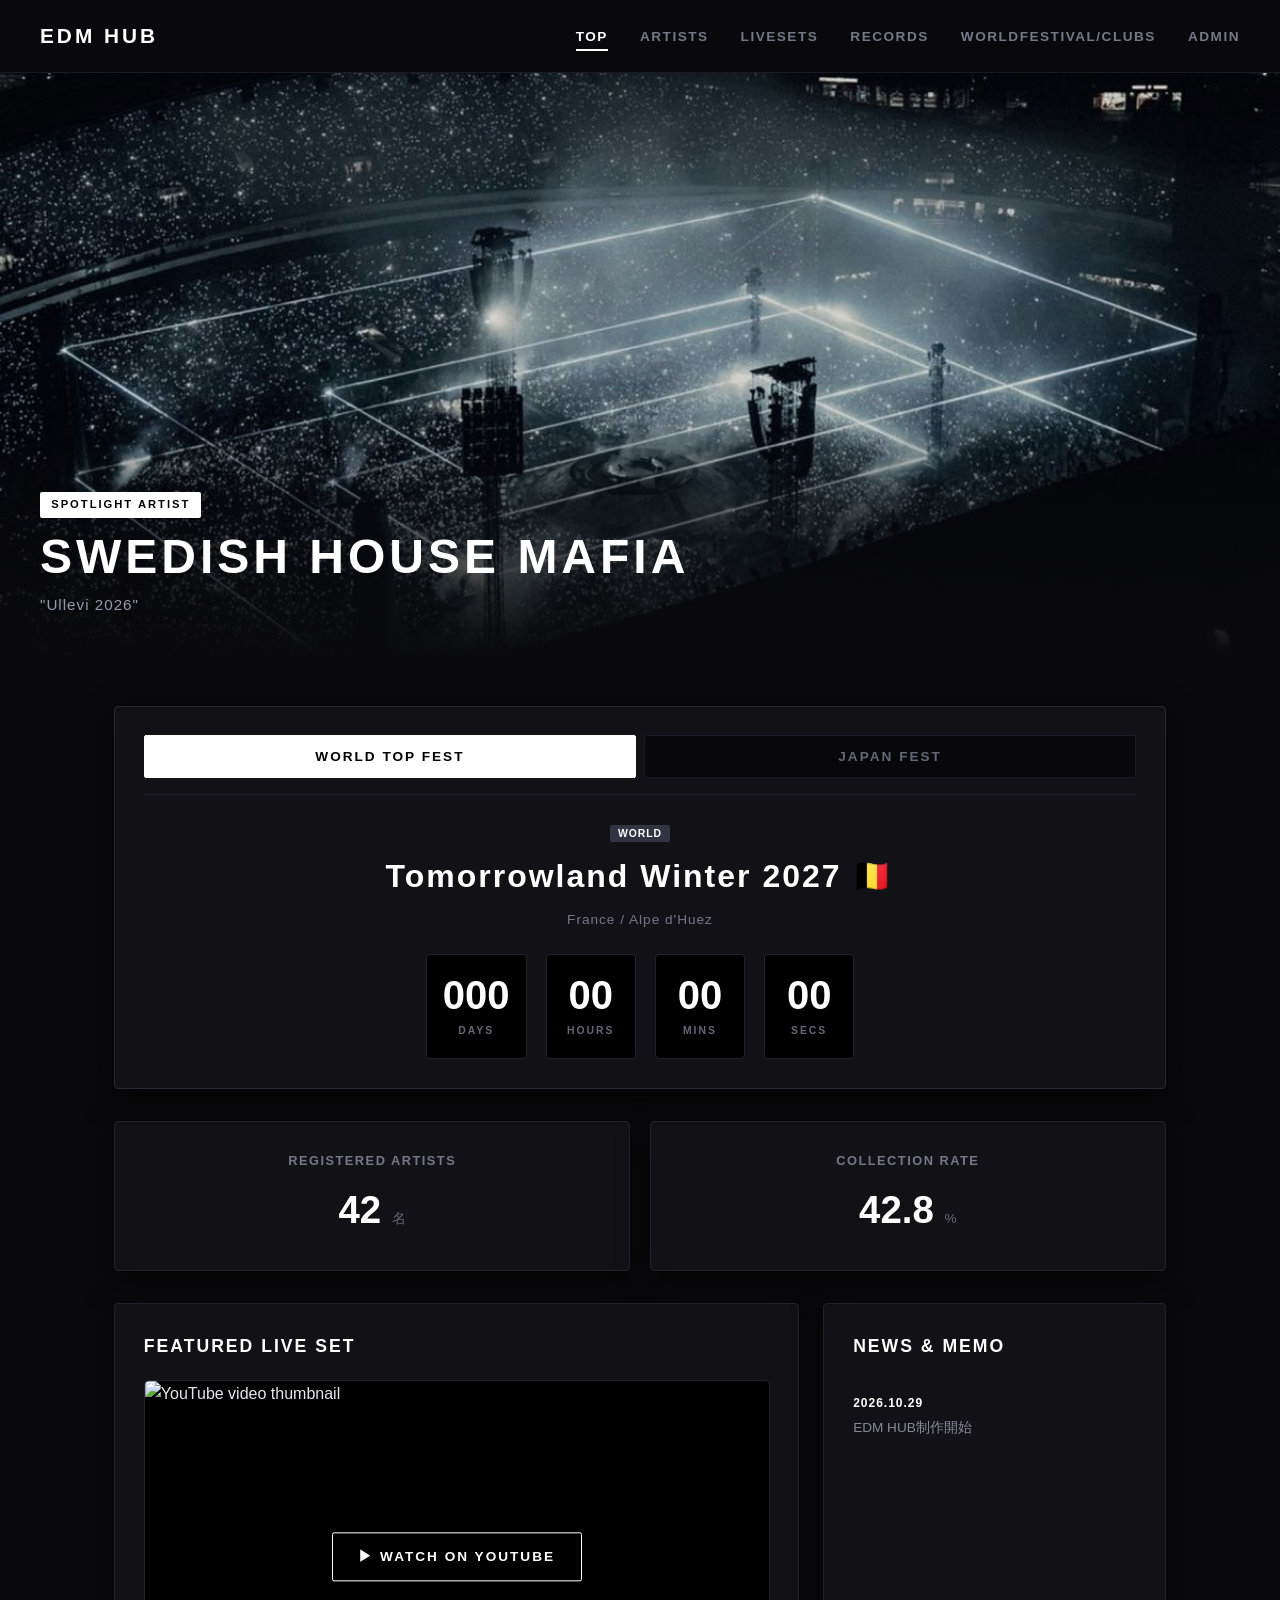
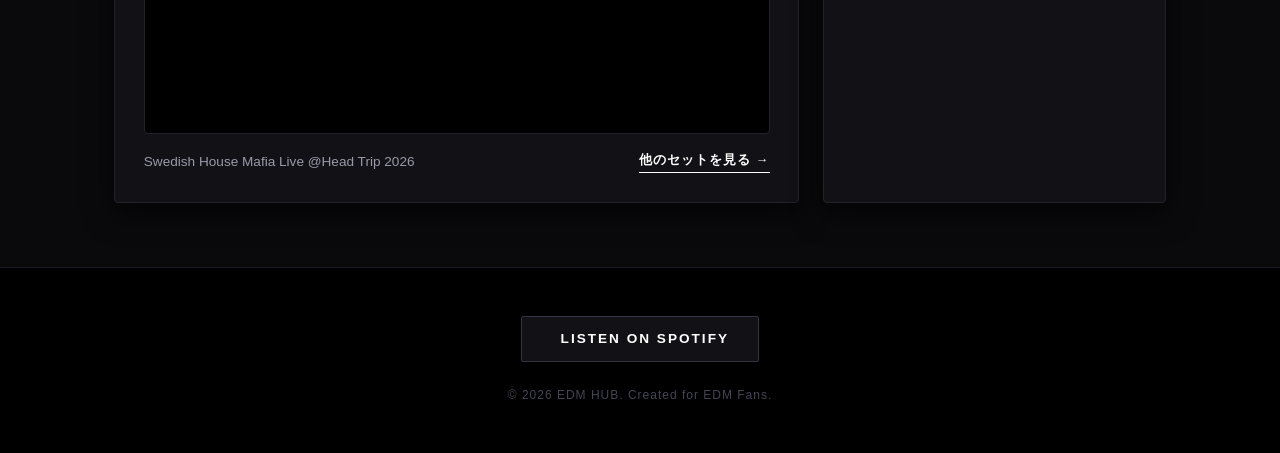
==== commit 79d4963d: "top css変更" ====
--- a/templates/index.html
+++ b/templates/index.html
@@ -125,10 +125,10 @@
 
     <!-- フッター (Spotify ＆ Copyright)       -->
     <footer class="bottom-site-footer">
-        <!-- 🎵 Spotify クイックリンクバナー -->
+        <!-- Spotify クイックリンクバナー -->
         <div class="spotify-banner">
             <a href="https://open.spotify.com/" target="_blank" rel="noopener" class="spotify-link">
-                <span class="spotify-icon">🎵</span> LISTEN ON SPOTIFY
+                <span class="spotify-icon"></span> LISTEN ON SPOTIFY
             </a>
         </div>
 
--- a/static/css/style.css
+++ b/static/css/style.css
@@ -100,12 +100,12 @@
     height: 100%;
     object-fit: cover;
     object-position: center;
-    filter: grayscale(40%) brightness(75%); /* SHM風モノトーン調整 */
+    filter: grayscale(10%) brightness(90%); /* SHM風モノトーン調整 */
     transition: filter 0.5s ease;
 }
 
 .hero-cover:hover .hero-img {
-    filter: grayscale(0%) brightness(85%);
+    filter: grayscale(0%) brightness(100%);
 }
 
 .hero-overlay {
@@ -401,9 +401,13 @@
 }
 
 .top-video-img {
-    width: 100%;
-    height: 10%;
+    position: absolute;
+    top: 0;
+    left: 0%;
+    width: 100%;
+    height: 100%;
     border-radius: 4px;
+    object-position: center 80%;
     transition: transform 0.3s ease, filter 0.3s ease;
 }
 
@@ -449,9 +453,7 @@
     color: #888899;
 }
 
-/* ========================================== */
 /* 7. 🦶 フッター ＆ Spotify (Footer)          */
-/* ========================================== */
 .bottom-site-footer {
     background-color: #000000;
     border-top: 1px solid #1a1a22;
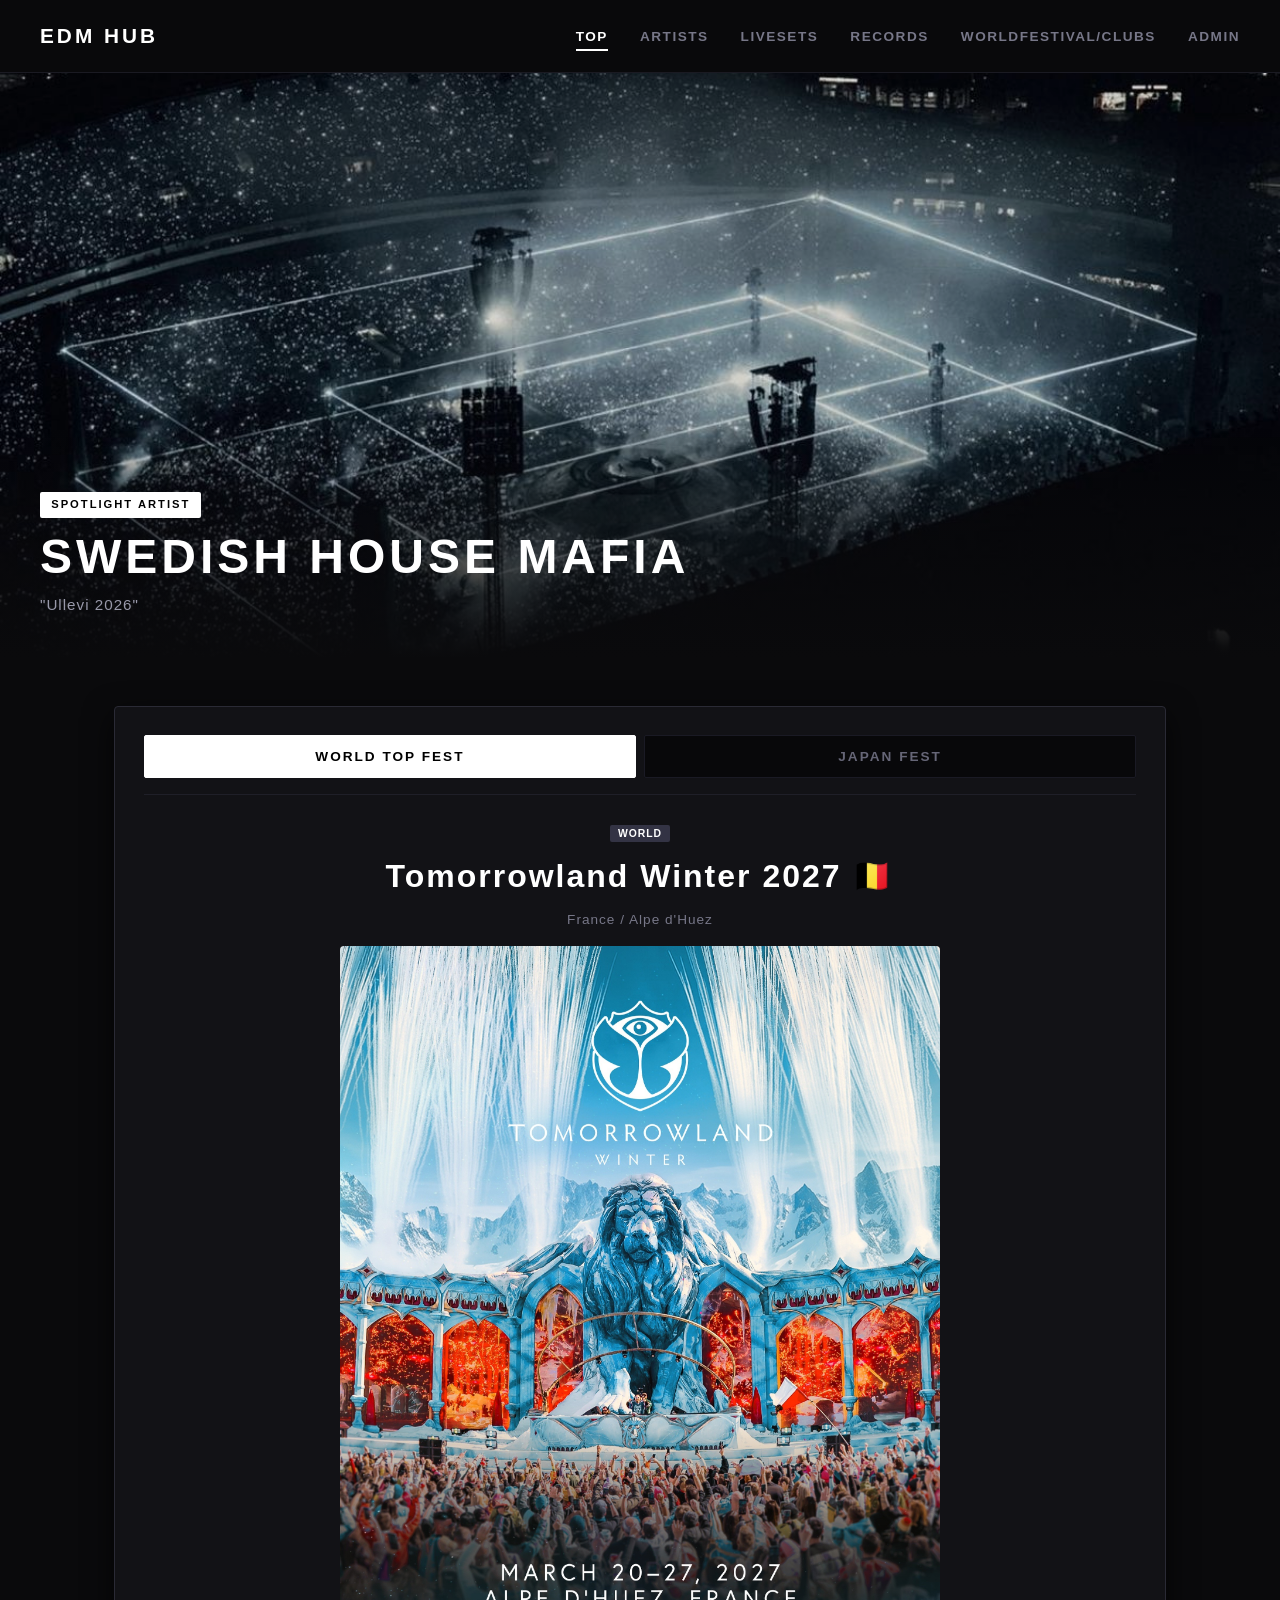
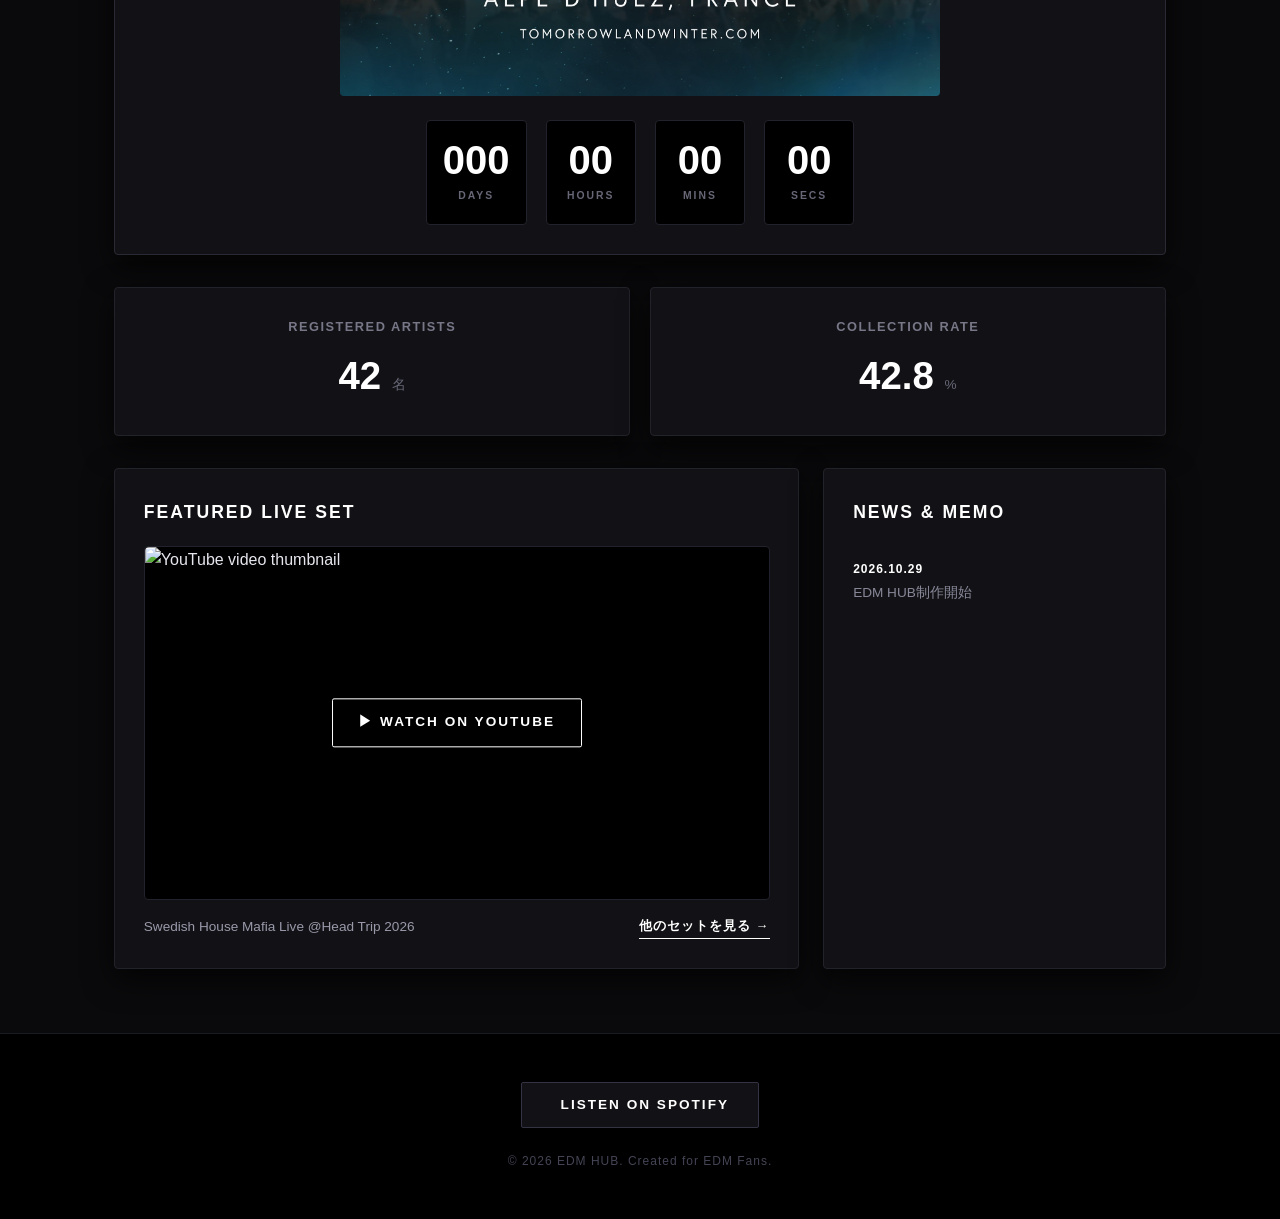
==== commit 430de4dc: "画像追加" ====
--- a/templates/index.html
+++ b/templates/index.html
@@ -17,7 +17,7 @@
             <ul>
                 <li><a href="/" class="active">TOP</a></li>
                 <li><a href="/artists">Artists</a></li>
-                <li><a href="/livesets">Livesets</a></li>
+                <li><a href="livesets.html">Livesets</a></li>
                 <li><a href="/my-records">Records</a></li>
                 <li><a href="/world">WorldFestival/Clubs</a></li>
                 <li><a href="/admin">admin</a></li>
@@ -54,6 +54,7 @@
                     <span class="badge badge-world">WORLD</span>
                     <h2 class="fest-title">Tomorrowland Winter 2027 🇧🇪</h2>
                     <p class="fest-location">France / Alpe d'Huez</p>
+                    <img class="tab-image" src="../static/image/top-tml-winter.jpg" alt="tml-winter">
                 </div>
                 <div class="countdown-container">
                     <div class="time-box"><span id="world-days">000</span><p>DAYS</p></div>
@@ -69,6 +70,7 @@
                     <span class="badge badge-japan">JAPAN</span>
                     <h2 class="fest-title">GMO sonic Japan 2027 🇯🇵</h2>
                     <p class="fest-location">Japan / Saitama</p>
+                    <img class="tab-image" src="../static/image/top-gmo-sonic2027.jpg" alt="gomsonic2027>"
                 </div>
                 <div class="countdown-container">
                     <div class="time-box"><span id="japan-days">000</span><p>DAYS</p></div>
--- a/static/css/style.css
+++ b/static/css/style.css
@@ -1,6 +1,4 @@
-/* ========================================== */
-/* 1. 全体ベース設定 (SHM Monotone Base)      */
-/* ========================================== */
+/* 1. 全体ベース設定 */
 * {
     margin: 0;
     padding: 0;
@@ -36,9 +34,8 @@
     box-shadow: 0 10px 30px rgba(0, 0, 0, 0.7);
 }
 
-/* ========================================== */
-/* 2. 🌐 トップヘッダー (Header / Navigation)  */
-/* ========================================== */
+/* トップヘッダー (Header / Navigation)  */
+
 .navbar {
     display: flex;
     justify-content: space-between;
@@ -82,9 +79,8 @@
     padding-bottom: 0.3rem;
 }
 
-/* ========================================== */
-/* 3. 🖼️ 特大ヒーローセクション (Hero Cover)    */
-/* ========================================== */
+/* 特大ヒーローセクション (Hero Cover)    */
+
 .hero-cover {
     position: relative;
     width: 100%;
@@ -149,9 +145,8 @@
     letter-spacing: 1px;
 }
 
-/* ========================================== */
-/* 4. ⏱️ カウントダウン (Monotone Tabs)       */
-/* ========================================== */
+/* カウントダウン (Monotone Tabs)       */
+
 .countdown-section {
     border: 1px solid #2a2a35;
 }
@@ -199,6 +194,14 @@
     animation: fadeIn 0.3s ease;
 }
 
+.tab-image {
+    width: 100%;
+    max-width: 600px;
+    margin: 1rem auto;
+    display: block;
+    border-radius: 4px;
+}
+
 @keyframes fadeIn {
     from { opacity: 0; }
     to { opacity: 1; }
@@ -265,9 +268,8 @@
     font-weight: 700;
 }
 
-/* ========================================== */
-/* 5. 📊 クイックステータス (Status Cards)    */
-/* ========================================== */
+/* クイックステータス (Status Cards)    */
+
 .status-grid {
     display: grid;
     grid-template-columns: repeat(auto-fit, minmax(200px, 1fr));
@@ -310,9 +312,8 @@
     color: #666677;
 }
 
-/* ========================================== */
-/* 6. 🎬 ＆ 📝 2カラムエリア (Content Grid)   */
-/* ========================================== */
+/* カラムエリア (Content Grid)   */
+
 .content-grid {
     display: grid;
     grid-template-columns: 2fr 1fr;
@@ -453,7 +454,7 @@
     color: #888899;
 }
 
-/* 7. 🦶 フッター ＆ Spotify (Footer)          */
+/* フッター ＆ Spotify (Footer)          */
 .bottom-site-footer {
     background-color: #000000;
     border-top: 1px solid #1a1a22;
@@ -492,6 +493,8 @@
     color: #444455;
     letter-spacing: 1px;
 }
+
+
 
 /* レスポンシブ調整 */
 @media (max-width: 768px) {
@@ -511,4 +514,101 @@
     .content-grid {
         grid-template-columns: 1fr;
     }
+}
+
+
+/*---------------------------------------------------------*/
+/* ライブセットページ*/
+/*---------------------------------------------------------*/
+
+
+/* アコーディオン全体（スキマなく連結する外枠） */
+.accordion-group {
+    border: 1px solid #22222a;
+    border-radius: 4px;
+    overflow: hidden;
+    background-color: #121216;
+    margin-bottom: 3rem;
+}
+
+/* 各アーティストブロックの境目 */
+.accordion-item {
+    border-bottom: 1px solid #1a1a22;
+}
+
+.accordion-item:last-child {
+    border-bottom: none;
+}
+
+/* ヘッダーボタン（クリック部分） */
+.accordion-header {
+    width: 100%;
+    padding: 1.2rem 1.5rem;
+    background-color: #0d0d11;
+    color: #ffffff;
+    border: none;
+    display: flex;
+    justify-content: space-between;
+    align-items: center;
+    cursor: pointer;
+    font-size: 0.95rem;
+    font-weight: 800;
+    letter-spacing: 2px;
+    text-align: left;
+    transition: background-color 0.2s ease, color 0.2s ease;
+}
+
+.accordion-header:hover {
+    background-color: #181820;
+    color: #ffffff;
+}
+
+/* 開いている状態のヘッダー */
+.accordion-item.active .accordion-header {
+    background-color: #ffffff;
+    color: #000000;
+}
+
+/* 矢印の回転アニメーション */
+.accordion-arrow {
+    font-size: 0.75rem;
+    transition: transform 0.3s ease;
+}
+
+.accordion-item.active .accordion-arrow {
+    transform: rotate(90deg); /* 展開時に矢印が下（または右斜め下）に回転 */
+}
+
+/* スライド展開エリア（高さのアニメーション制御） */
+.accordion-content {
+    max-height: 0;
+    overflow: hidden;
+    transition: max-height 0.35s cubic-bezier(0, 1, 0, 1); /* 高さをなめらかにアニメーション */
+    background-color: #0a0a0c;
+}
+
+.accordion-body {
+    padding: 1.5rem;
+    border-top: 1px solid #22222a;
+}
+
+/* 開いた中の動画グリッド配置 */
+.liveset-grid {
+    display: grid;
+    grid-template-columns: repeat(auto-fill, minmax(320px, 1fr));
+    gap: 1.5rem;
+}
+
+.liveset-card {
+    background-color: #121216;
+    padding: 1rem;
+    border: 1px solid #22222a;
+}
+
+.liveset-title {
+    font-size: 0.95rem;
+    font-weight: 700;
+    color: #ffffff;
+    margin-top: 0.8rem;
+    letter-spacing: 1px;
 }
